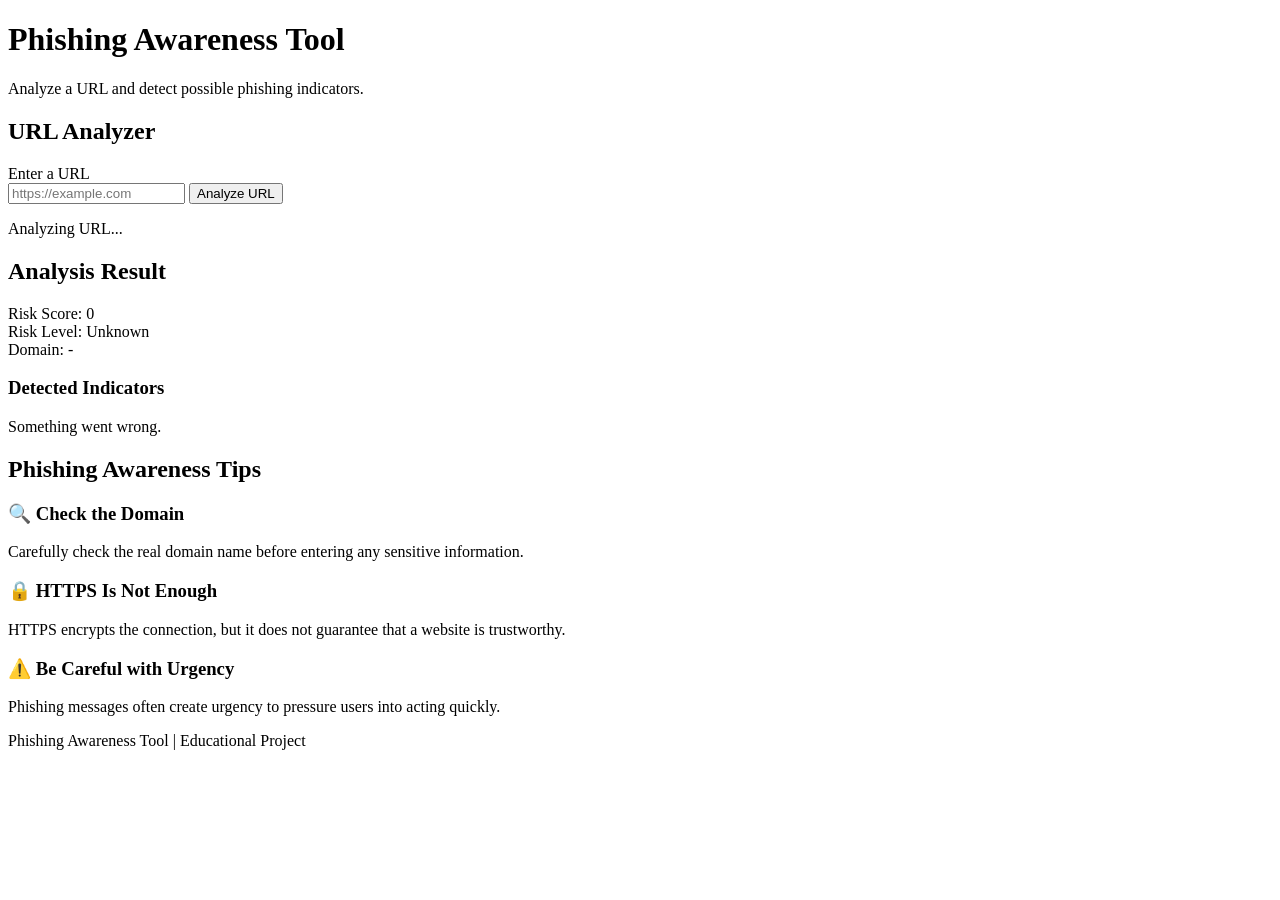
==== templates/index.html @ d687ec64 "This is my project" ====
<!DOCTYPE html>
<html lang="en">
<head>
    <meta charset="UTF-8">

    <meta name="viewport"
          content="width=device-width, initial-scale=1.0">

    <title>Phishing Awareness Tool</title>

    <link rel="stylesheet"
          href="/static/css/style.css">
</head>

<body>

    <div class="container">

        <!-- Header -->
        <header class="header">
            <h1>Phishing Awareness Tool</h1>

            <p>
                Analyze a URL and detect possible phishing indicators.
            </p>
        </header>


        <!-- URL Analysis Card -->
        <main class="card">

            <h2>URL Analyzer</h2>

            <form id="analyzeForm">

                <label for="urlInput">
                    Enter a URL
                </label>

                <div class="input-group">

                    <input
                        type="text"
                        id="urlInput"
                        placeholder="https://example.com"
                        required
                    >

                    <button type="submit">
                        Analyze URL
                    </button>

                </div>

            </form>


            <!-- Loading -->
            <div id="loading" class="hidden">
                <p>Analyzing URL...</p>
            </div>


            <!-- Results -->
            <section id="result" class="result hidden">

                <h2>Analysis Result</h2>


                <!-- Risk Score -->
                <div class="result-item">

                    <span class="label">
                        Risk Score:
                    </span>

                    <span id="riskScore">
                        0
                    </span>

                </div>


                <!-- Risk Level -->
                <div class="result-item">

                    <span class="label">
                        Risk Level:
                    </span>

                    <span id="riskLevel">
                        Unknown
                    </span>

                </div>


                <!-- Domain -->
                <div class="result-item">

                    <span class="label">
                        Domain:
                    </span>

                    <span id="domain">
                        -
                    </span>

                </div>


                <!-- Reasons -->
                <div class="reasons-section">

                    <h3>Detected Indicators</h3>

                    <ul id="reasonsList">

                    </ul>

                </div>

            </section>


            <!-- Error -->
            <div id="error" class="error hidden">

                <p id="errorMessage">
                    Something went wrong.
                </p>

            </div>

        </main>


        <!-- Awareness Section -->
        <section class="awareness">

            <h2>Phishing Awareness Tips</h2>

            <div class="tips">

                <div class="tip">
                    <h3>🔍 Check the Domain</h3>
                    <p>
                        Carefully check the real domain name before entering
                        any sensitive information.
                    </p>
                </div>

                <div class="tip">
                    <h3>🔒 HTTPS Is Not Enough</h3>
                    <p>
                        HTTPS encrypts the connection, but it does not guarantee
                        that a website is trustworthy.
                    </p>
                </div>

                <div class="tip">
                    <h3>⚠️ Be Careful with Urgency</h3>
                    <p>
                        Phishing messages often create urgency to pressure
                        users into acting quickly.
                    </p>
                </div>

            </div>

        </section>


        <!-- Footer -->
        <footer>

            <p>
                Phishing Awareness Tool
                | Educational Project
            </p>

        </footer>

    </div>


    <script src="/static/js/script.js"></script>

</body>
</html>
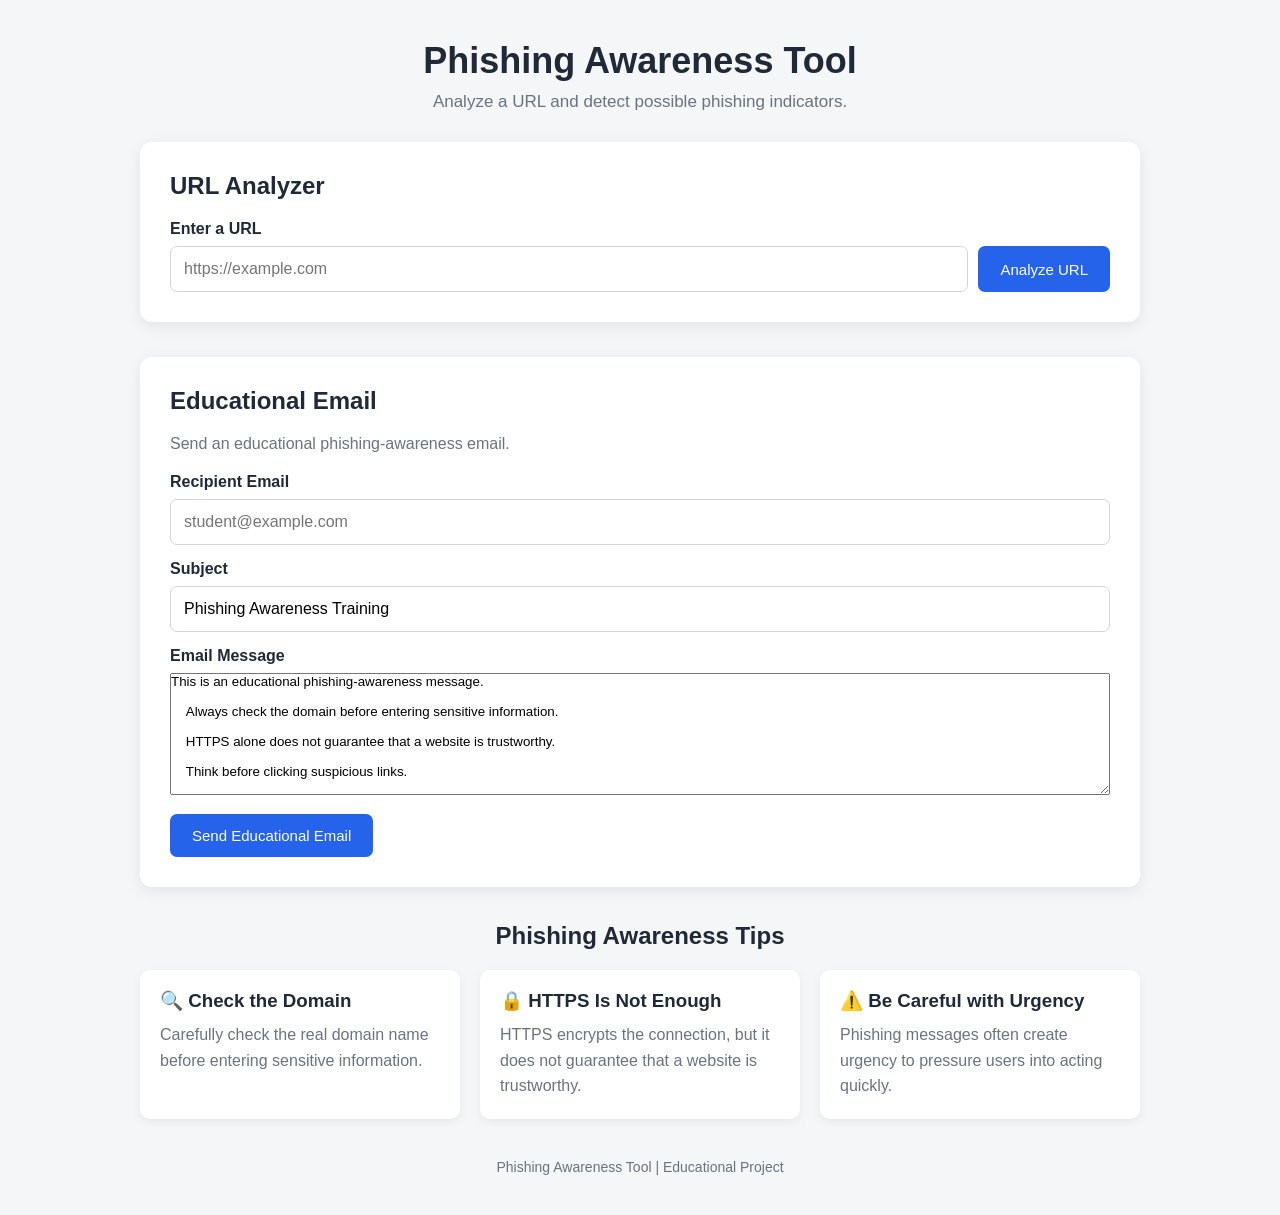
==== commit 6a4d14fb: "Changes applied. Signed-off-by: MoSaZo <mohammadsalar.zolfkhani@yahoo.com>" ====
--- a/templates/index.html
+++ b/templates/index.html
@@ -1,190 +1,459 @@
 <!DOCTYPE html>
 <html lang="en">
+
 <head>
+
     <meta charset="UTF-8">
 
-    <meta name="viewport"
-          content="width=device-width, initial-scale=1.0">
+    <meta
+        name="viewport"
+        content="width=device-width, initial-scale=1.0"
+    >
 
     <title>Phishing Awareness Tool</title>
 
-    <link rel="stylesheet"
-          href="/static/css/style.css">
+    <link
+        rel="stylesheet"
+        href="/static/css/style.css?v=5"
+    >
+
 </head>
 
+
 <body>
 
-    <div class="container">
-
-        <!-- Header -->
-        <header class="header">
-            <h1>Phishing Awareness Tool</h1>
+<div class="container">
+
+
+    <!-- Header -->
+
+    <header class="header">
+
+        <h1>
+            Phishing Awareness Tool
+        </h1>
+
+        <p>
+            Analyze a URL and detect
+            possible phishing indicators.
+        </p>
+
+    </header>
+
+
+    <!-- Main Card -->
+
+    <main class="card">
+
+        <h2>
+            URL Analyzer
+        </h2>
+
+
+        <form id="analyzeForm">
+
+            <label for="urlInput">
+                Enter a URL
+            </label>
+
+
+            <div class="input-group">
+
+                <input
+                    type="text"
+                    id="urlInput"
+                    placeholder="https://example.com"
+                    required
+                >
+
+
+                <button type="submit">
+                    Analyze URL
+                </button>
+
+            </div>
+
+        </form>
+
+
+        <!-- Loading -->
+
+        <div
+            id="loading"
+            class="hidden"
+        >
 
             <p>
-                Analyze a URL and detect possible phishing indicators.
+                Analyzing URL...
             </p>
-        </header>
-
-
-        <!-- URL Analysis Card -->
-        <main class="card">
-
-            <h2>URL Analyzer</h2>
-
-            <form id="analyzeForm">
-
-                <label for="urlInput">
-                    Enter a URL
-                </label>
-
-                <div class="input-group">
-
-                    <input
-                        type="text"
-                        id="urlInput"
-                        placeholder="https://example.com"
-                        required
-                    >
-
-                    <button type="submit">
-                        Analyze URL
-                    </button>
-
-                </div>
-
-            </form>
-
-
-            <!-- Loading -->
-            <div id="loading" class="hidden">
-                <p>Analyzing URL...</p>
-            </div>
-
-
-            <!-- Results -->
-            <section id="result" class="result hidden">
-
-                <h2>Analysis Result</h2>
-
-
-                <!-- Risk Score -->
-                <div class="result-item">
-
-                    <span class="label">
-                        Risk Score:
-                    </span>
+
+        </div>
+
+
+        <!-- Results -->
+
+        <section
+            id="result"
+            class="result hidden"
+        >
+
+            <h2>
+                Analysis Result
+            </h2>
+
+
+            <!-- Risk -->
+
+            <div class="risk-card">
+
+                <div class="risk-score-circle">
 
                     <span id="riskScore">
                         0
                     </span>
 
-                </div>
-
-
-                <!-- Risk Level -->
-                <div class="result-item">
-
-                    <span class="label">
-                        Risk Level:
-                    </span>
-
-                    <span id="riskLevel">
+                    <small>
+                        /100
+                    </small>
+
+                </div>
+
+
+                <div class="risk-info">
+
+                    <p class="risk-title">
+                        Risk Level
+                    </p>
+
+
+                    <span
+                        id="riskLevel"
+                        class="risk-badge"
+                    >
                         Unknown
                     </span>
 
                 </div>
 
-
-                <!-- Domain -->
-                <div class="result-item">
-
-                    <span class="label">
-                        Domain:
-                    </span>
-
-                    <span id="domain">
-                        -
-                    </span>
-
-                </div>
-
-
-                <!-- Reasons -->
-                <div class="reasons-section">
-
-                    <h3>Detected Indicators</h3>
-
-                    <ul id="reasonsList">
-
-                    </ul>
-
-                </div>
-
-            </section>
-
-
-            <!-- Error -->
-            <div id="error" class="error hidden">
-
-                <p id="errorMessage">
-                    Something went wrong.
+            </div>
+
+
+            <!-- Risk Bar -->
+
+            <div class="risk-bar-container">
+
+                <div class="risk-bar">
+
+                    <div
+                        id="riskBar"
+                        class="risk-bar-fill"
+                    ></div>
+
+                </div>
+
+            <div id="riskSummary" class="risk-summary">
+                Waiting for analysis...
+            </div>
+
+
+                <div class="risk-scale">
+
+                    <span>
+                        Safe
+                    </span>
+
+                    <span>
+                        Suspicious
+                    </span>
+
+                    <span>
+                        High Risk
+                    </span>
+
+                </div>
+
+            </div>
+
+
+            <!-- URL Information -->
+
+            <div class="url-details">
+
+                <h3>
+                    URL Information
+                </h3>
+
+
+                <div class="result-item">
+
+                    <span class="label">
+                        Hostname:
+                    </span>
+
+                    <span id="hostname">
+                        -
+                    </span>
+
+                </div>
+
+
+                <div class="result-item">
+
+                    <span class="label">
+                        Registered Domain:
+                    </span>
+
+                    <span id="registeredDomain">
+                        -
+                    </span>
+
+                </div>
+
+
+                <div class="result-item">
+
+                    <span class="label">
+                        Subdomain:
+                    </span>
+
+                    <span id="subdomain">
+                        -
+                    </span>
+
+                </div>
+
+
+                <div class="result-item">
+
+                    <span class="label">
+                        Protocol:
+                    </span>
+
+                    <span id="protocol">
+                        -
+                    </span>
+
+                </div>
+
+
+                <div class="result-item">
+
+                    <span class="label">
+                        Subdomain Levels:
+                    </span>
+
+                    <span id="subdomainLevels">
+                        -
+                    </span>
+
+                </div>
+
+
+                <div class="result-item">
+
+                    <span class="label">
+                        TLD:
+                    </span>
+
+                    <span id="tld">
+                        -
+                    </span>
+
+                </div>
+
+
+                <div class="result-item">
+
+                    <span class="label">
+                        Query Parameters:
+                    </span>
+
+                    <span id="queryParameterCount">
+                        0
+                    </span>
+
+                </div>
+
+            </div>
+
+
+            <!-- Indicators -->
+
+            <div class="reasons-section">
+
+                <h3>
+                    Detected Indicators
+                </h3>
+
+
+                <ul id="reasonsList">
+                </ul>
+
+            </div>
+
+        </section>
+
+
+        <!-- Error -->
+
+        <div
+            id="error"
+            class="error hidden"
+        >
+
+            <p id="errorMessage">
+                Something went wrong.
+            </p>
+
+        </div>
+
+    </main>
+
+    <section class="card email-card">
+
+        <h2>Educational Email</h2>
+
+        <p class="email-description">
+            Send an educational phishing-awareness email.
+        </p>
+
+        <form id="emailForm">
+
+            <label for="recipientInput">
+                Recipient Email
+            </label>
+
+            <input
+                type="email"
+                id="recipientInput"
+                placeholder="student@example.com"
+                required
+            >
+
+            <label for="subjectInput">
+                Subject
+            </label>
+
+            <input
+                type="text"
+                id="subjectInput"
+                value="Phishing Awareness Training"
+                required
+            >
+
+            <label for="bodyInput">
+                Email Message
+            </label>
+
+            <textarea
+                id="bodyInput"
+                rows="8"
+                required
+            >This is an educational phishing-awareness message.
+
+    Always check the domain before entering sensitive information.
+
+    HTTPS alone does not guarantee that a website is trustworthy.
+
+    Think before clicking suspicious links.</textarea>
+
+            <button type="submit">
+                Send Educational Email
+            </button>
+
+        </form>
+
+        <div
+            id="emailStatus"
+            class="email-status hidden"
+        ></div>
+
+    </section>
+
+
+
+    <!-- Awareness -->
+
+    <section class="awareness">
+
+        <h2>
+            Phishing Awareness Tips
+        </h2>
+
+
+        <div class="tips">
+
+
+            <div class="tip">
+
+                <h3>
+                    🔍 Check the Domain
+                </h3>
+
+                <p>
+                    Carefully check the real
+                    domain name before entering
+                    sensitive information.
                 </p>
 
             </div>
 
-        </main>
-
-
-        <!-- Awareness Section -->
-        <section class="awareness">
-
-            <h2>Phishing Awareness Tips</h2>
-
-            <div class="tips">
-
-                <div class="tip">
-                    <h3>🔍 Check the Domain</h3>
-                    <p>
-                        Carefully check the real domain name before entering
-                        any sensitive information.
-                    </p>
-                </div>
-
-                <div class="tip">
-                    <h3>🔒 HTTPS Is Not Enough</h3>
-                    <p>
-                        HTTPS encrypts the connection, but it does not guarantee
-                        that a website is trustworthy.
-                    </p>
-                </div>
-
-                <div class="tip">
-                    <h3>⚠️ Be Careful with Urgency</h3>
-                    <p>
-                        Phishing messages often create urgency to pressure
-                        users into acting quickly.
-                    </p>
-                </div>
-
-            </div>
-
-        </section>
-
-
-        <!-- Footer -->
-        <footer>
-
-            <p>
-                Phishing Awareness Tool
-                | Educational Project
-            </p>
-
-        </footer>
-
-    </div>
-
-
-    <script src="/static/js/script.js"></script>
+
+            <div class="tip">
+
+                <h3>
+                    🔒 HTTPS Is Not Enough
+                </h3>
+
+                <p>
+                    HTTPS encrypts the connection,
+                    but it does not guarantee that
+                    a website is trustworthy.
+                </p>
+
+            </div>
+
+
+            <div class="tip">
+
+                <h3>
+                    ⚠️ Be Careful with Urgency
+                </h3>
+
+                <p>
+                    Phishing messages often create
+                    urgency to pressure users into
+                    acting quickly.
+                </p>
+
+            </div>
+
+
+        </div>
+
+    </section>
+
+
+    <!-- Footer -->
+
+    <footer>
+
+        <p>
+            Phishing Awareness Tool |
+            Educational Project
+        </p>
+
+    </footer>
+
+
+</div>
+
+
+<script
+    src="/static/js/script.js?v=5"
+></script>
+
 
 </body>
+
 </html>
--- a/static/css/style.css
+++ b/static/css/style.css
@@ -0,0 +1,690 @@
+* {
+    box-sizing: border-box;
+    margin: 0;
+    padding: 0;
+}
+
+
+body {
+    font-family: Arial, sans-serif;
+    background: #f4f6f8;
+    color: #1f2937;
+    min-height: 100vh;
+}
+
+
+.container {
+    width: 90%;
+    max-width: 1000px;
+    margin: 0 auto;
+    padding: 40px 0;
+}
+
+
+/* Header */
+
+.header {
+    text-align: center;
+    margin-bottom: 30px;
+}
+
+
+.header h1 {
+    font-size: 36px;
+    margin-bottom: 10px;
+}
+
+
+.header p {
+    color: #6b7280;
+    font-size: 17px;
+}
+
+
+/* Main Card */
+
+.card {
+    background: white;
+    border-radius: 12px;
+    padding: 30px;
+    box-shadow:
+        0 4px 15px
+        rgba(0, 0, 0, 0.08);
+}
+
+
+.card h2 {
+    margin-bottom: 20px;
+}
+
+
+/* Form */
+
+label {
+    display: block;
+    margin-bottom: 8px;
+    font-weight: bold;
+}
+
+
+.input-group {
+    display: flex;
+    gap: 10px;
+}
+
+
+input {
+    flex: 1;
+    padding: 13px;
+    border: 1px solid #d1d5db;
+    border-radius: 7px;
+    font-size: 16px;
+}
+
+
+input:focus {
+    outline: none;
+    border-color: #2563eb;
+}
+
+
+button {
+    padding: 13px 22px;
+    border: none;
+    border-radius: 7px;
+    background: #2563eb;
+    color: white;
+    font-size: 15px;
+    cursor: pointer;
+}
+
+
+button:hover {
+    background: #1d4ed8;
+}
+
+
+/* Hidden */
+
+.hidden {
+    display: none !important;
+}
+
+
+/* Loading */
+
+#loading {
+    margin-top: 20px;
+    padding: 15px;
+    text-align: center;
+    background: #eff6ff;
+    border-radius: 7px;
+}
+
+
+/* Results */
+
+.result {
+    margin-top: 30px;
+    padding-top: 25px;
+    border-top: 1px solid #e5e7eb;
+}
+
+
+/* Risk Card */
+
+.risk-card {
+    display: flex;
+    align-items: center;
+    justify-content: center;
+    gap: 30px;
+    margin: 25px 0;
+}
+
+
+.risk-score-circle {
+    width: 150px;
+    height: 150px;
+    border-radius: 50%;
+
+    display: flex;
+    align-items: center;
+    justify-content: center;
+
+    flex-direction: column;
+
+    background: #f3f4f6;
+    border: 8px solid #d1d5db;
+}
+
+
+.risk-score-circle span {
+    font-size: 42px;
+    font-weight: bold;
+}
+
+
+.risk-score-circle small {
+    color: #6b7280;
+}
+
+
+.risk-info {
+    text-align: left;
+}
+
+
+.risk-title {
+    font-size: 14px;
+    color: #6b7280;
+    margin-bottom: 8px;
+}
+
+
+.risk-badge {
+    display: inline-block;
+    padding: 8px 16px;
+    border-radius: 20px;
+    font-weight: bold;
+    background: #e5e7eb;
+}
+
+
+/* Risk Badge States */
+
+.risk-badge.safe {
+    background: #dcfce7;
+    color: #166534;
+}
+
+
+.risk-badge.suspicious {
+    background: #fef3c7;
+    color: #92400e;
+}
+
+
+.risk-badge.high-risk {
+    background: #fee2e2;
+    color: #991b1b;
+}
+
+
+/* Risk Bar */
+
+.risk-bar-container {
+    margin: 25px 0;
+}
+
+
+.risk-bar {
+    width: 100%;
+    height: 18px;
+    background: #e5e7eb;
+    border-radius: 20px;
+    overflow: hidden;
+}
+
+
+.risk-bar-fill {
+    height: 100%;
+    width: 0;
+    background: #f97316;
+    border-radius: 20px;
+    transition:
+        width 0.5s ease;
+}
+
+
+.risk-scale {
+    display: flex;
+    justify-content: space-between;
+    margin-top: 8px;
+    font-size: 12px;
+    color: #6b7280;
+}
+
+
+/* URL Details */
+
+.url-details {
+    margin-top: 25px;
+}
+
+
+.url-details h3 {
+    margin-bottom: 12px;
+}
+
+
+.result-item {
+    display: flex;
+    justify-content: space-between;
+    gap: 20px;
+
+    padding: 12px 0;
+
+    border-bottom:
+        1px solid #f0f0f0;
+}
+
+
+.result-item span:last-child {
+    text-align: right;
+    word-break: break-word;
+}
+
+
+.label {
+    font-weight: bold;
+}
+
+
+/* Reasons */
+
+.reasons-section {
+    margin-top: 25px;
+}
+
+.reasons-section h3 {
+    margin-bottom: 12px;
+}
+
+.reasons-section ul {
+    list-style: none;
+    padding: 0;
+}
+
+/* Each indicator row */
+
+.reasons-section li.indicator-item {
+    display: flex !important;
+    align-items: center;
+    gap: 12px !important;
+
+    background: #fff7ed;
+    border-left: 4px solid #f97316;
+
+    padding: 12px;
+    margin-bottom: 10px;
+
+    border-radius: 6px;
+}
+
+/* Severity badge */
+
+.severity-badge {
+    display: inline-flex !important;
+
+    align-items: center;
+    justify-content: center;
+
+    flex: 0 0 auto;
+
+    min-width: 68px;
+
+    padding: 5px 10px;
+
+    border-radius: 20px;
+
+    font-size: 11px;
+    font-weight: bold;
+
+    line-height: 1;
+
+    color: white;
+}
+
+/* Severity colors */
+
+.severity-high {
+    background: #dc2626;
+}
+
+.severity-medium {
+    background: #f97316;
+}
+
+.severity-low {
+    background: #16a34a;
+}
+
+/* Indicator text */
+
+.indicator-reason {
+    display: block;
+
+    flex: 1;
+
+    line-height: 1.5;
+
+    word-break: break-word;
+}
+
+/* Error */
+
+.error {
+    margin-top: 20px;
+    padding: 15px;
+
+    background: #fef2f2;
+
+    border-left:
+        4px solid #dc2626;
+
+    color: #991b1b;
+
+    border-radius: 5px;
+}
+
+
+/* Awareness */
+
+.awareness {
+    margin-top: 35px;
+}
+
+
+.awareness h2 {
+    text-align: center;
+    margin-bottom: 20px;
+}
+
+
+.tips {
+    display: grid;
+    grid-template-columns:
+        repeat(3, 1fr);
+
+    gap: 20px;
+}
+
+
+.tip {
+    background: white;
+    padding: 20px;
+
+    border-radius: 10px;
+
+    box-shadow:
+        0 3px 10px
+        rgba(0, 0, 0, 0.06);
+}
+
+
+.tip h3 {
+    margin-bottom: 10px;
+}
+
+
+.tip p {
+    color: #6b7280;
+    line-height: 1.6;
+}
+
+
+/* Footer */
+
+footer {
+    text-align: center;
+    margin-top: 40px;
+
+    color: #6b7280;
+    font-size: 14px;
+}
+
+
+/* Responsive */
+
+@media (max-width: 700px) {
+
+    .input-group {
+        flex-direction: column;
+    }
+
+
+    .tips {
+        grid-template-columns: 1fr;
+    }
+
+
+    .header h1 {
+        font-size: 28px;
+    }
+}
+
+
+@media (max-width: 600px) {
+
+    .risk-card {
+        flex-direction: column;
+        text-align: center;
+    }
+
+
+    .risk-info {
+        text-align: center;
+    }
+
+
+    .result-item {
+        flex-direction: column;
+        gap: 5px;
+    }
+
+
+    .result-item span:last-child {
+        text-align: left;
+    }
+
+}
+
+/* Dynamic Risk Colors */
+
+.risk-safe {
+    border-color: #22c55e;
+    background: #f0fdf4;
+}
+
+.risk-suspicious {
+    border-color: #f97316;
+    background: #fff7ed;
+}
+
+.risk-high {
+    border-color: #dc2626;
+    background: #fef2f2;
+}
+
+
+/* Risk Bar */
+
+.bar-safe {
+    background: #22c55e;
+}
+
+.bar-suspicious {
+    background: #f97316;
+}
+
+.bar-high {
+    background: #dc2626;
+}
+
+
+/* Risk Badge */
+
+.badge-safe {
+    background: #dcfce7;
+    color: #166534;
+}
+
+.badge-suspicious {
+    background: #ffedd5;
+    color: #9a3412;
+}
+
+.badge-high {
+    background: #fee2e2;
+    color: #991b1b;
+}
+
+
+/* Risk Summary */
+
+.risk-summary {
+    margin: 20px 0;
+    padding: 15px;
+    border-radius: 8px;
+    background: #f8fafc;
+    border-left: 4px solid #64748b;
+    line-height: 1.6;
+    color: #475569;
+}
+
+/* Indicator Severity */
+
+.indicator-item {
+    display: flex;
+    align-items: center;
+    gap: 10px;
+}
+
+
+/* Severity Badge */
+
+.severity-badge {
+    display: inline-block;
+    min-width: 70px;
+    text-align: center;
+    padding: 5px 8px;
+    border-radius: 5px;
+    font-size: 11px;
+    font-weight: bold;
+}
+
+
+/* Low */
+
+.severity-low {
+    background: #dcfce7;
+    color: #166534;
+}
+
+
+/* Medium */
+
+.severity-medium {
+    background: #ffedd5;
+    color: #9a3412;
+}
+
+
+/* High */
+
+.severity-high {
+    background: #fee2e2;
+    color: #991b1b;
+}
+
+
+.indicator-reason {
+    flex: 1;
+}
+
+
+/* Mobile */
+
+@media (max-width: 600px) {
+
+    .indicator-item {
+        align-items: flex-start;
+        flex-direction: column;
+        gap: 6px;
+    }
+
+}
+
+/* Detected Indicators */
+
+.indicator-item {
+    display: flex;
+    align-items: center;
+    gap: 10px;
+
+    background: #fff7ed;
+    border-left: 4px solid #f97316;
+
+    padding: 12px;
+    margin-bottom: 10px;
+
+    border-radius: 6px;
+}
+
+.severity-badge {
+    display: inline-flex;
+    align-items: center;
+    justify-content: center;
+
+    min-width: 65px;
+
+    padding: 5px 10px;
+
+    border-radius: 20px;
+
+    font-size: 11px;
+    font-weight: bold;
+
+    color: white;
+}
+
+.severity-high {
+    background: #dc2626;
+}
+
+.severity-medium {
+    background: #f97316;
+}
+
+.severity-low {
+    background: #16a34a;
+}
+
+.indicator-reason {
+    flex: 1;
+    line-height: 1.5;
+}
+
+.email-card {
+    margin-top: 35px;
+}
+
+.email-description {
+    color: #6b7280;
+    margin-bottom: 20px;
+}
+
+.email-card input,
+.email-card textarea {
+    width: 100%;
+    margin-bottom: 15px;
+    font-family: Arial, sans-serif;
+}
+
+.email-card textarea {
+    resize: vertical;
+}
+
+.email-status {
+    margin-top: 15px;
+    padding: 12px;
+    border-radius: 7px;
+    background: #dcfce7;
+    color: #166534;
+}
+
+.email-error {
+    background: #fee2e2;
+    color: #991b1b;
+}
+
